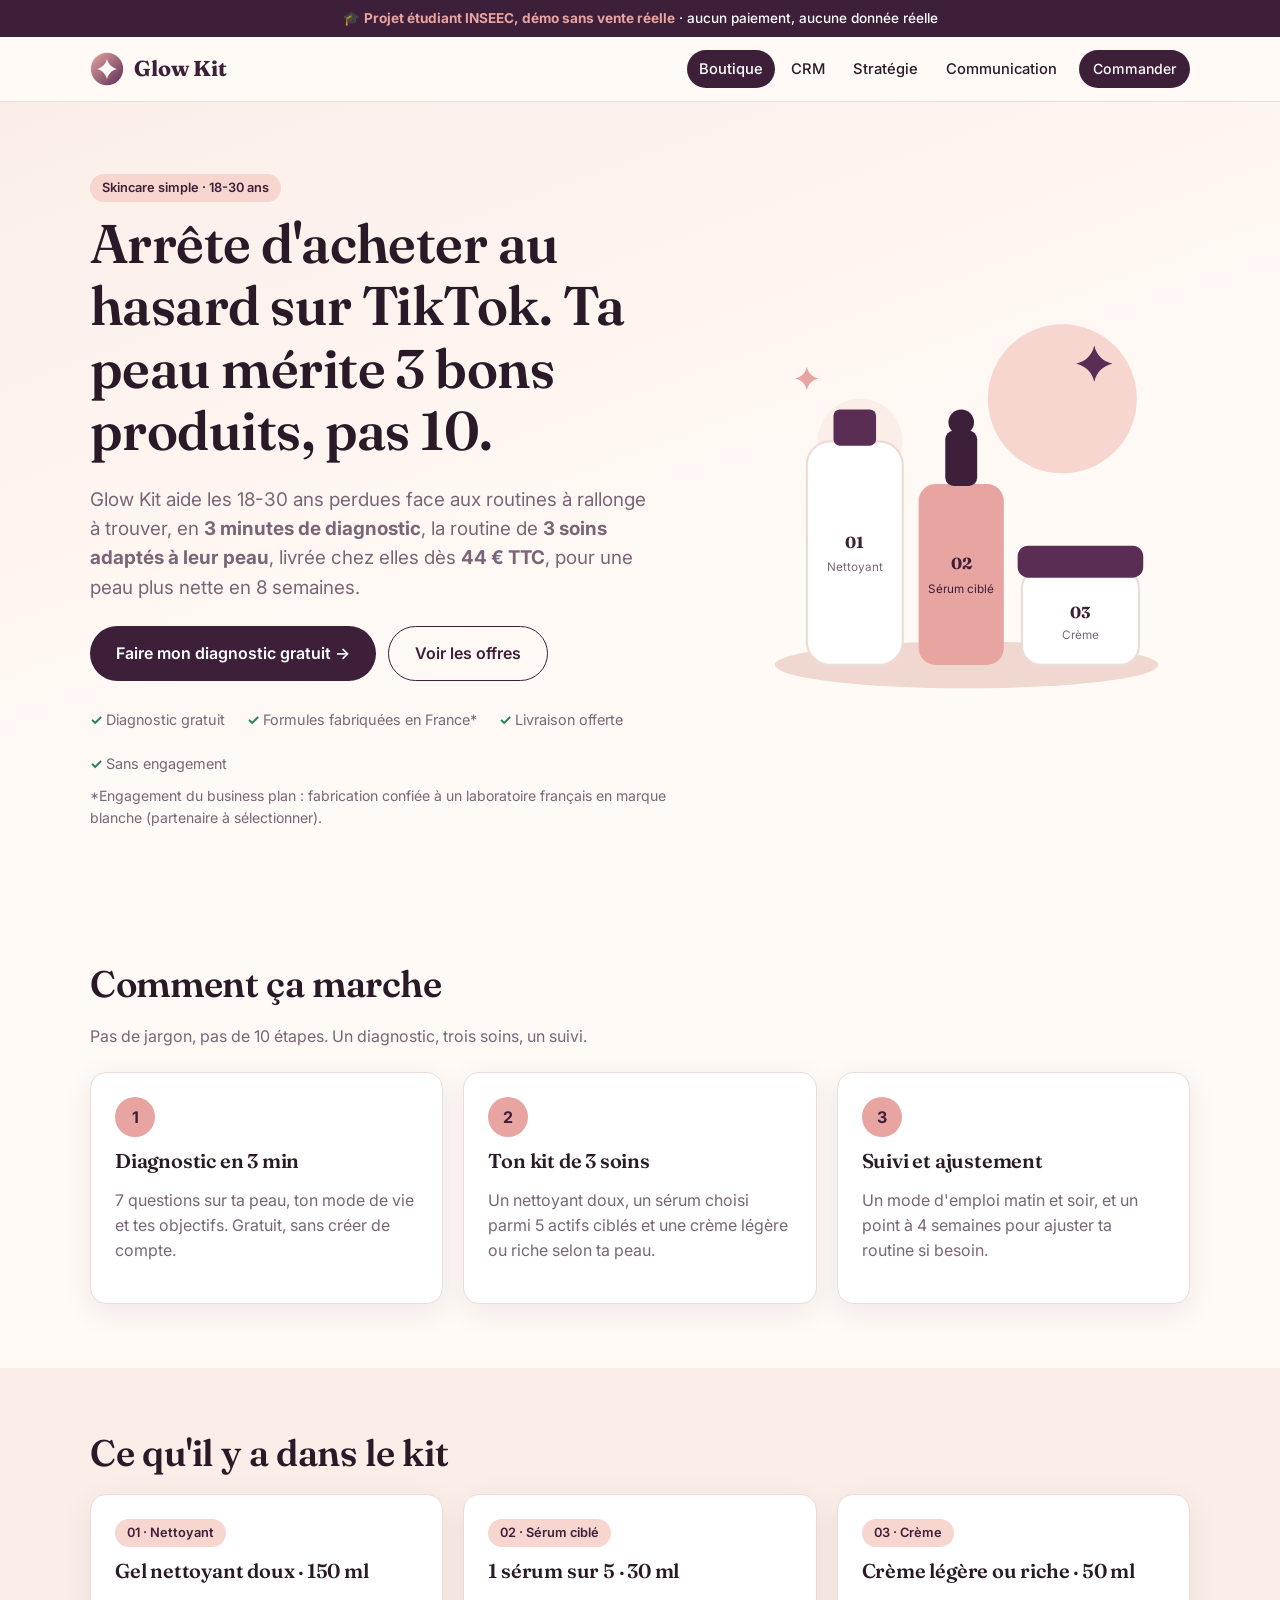
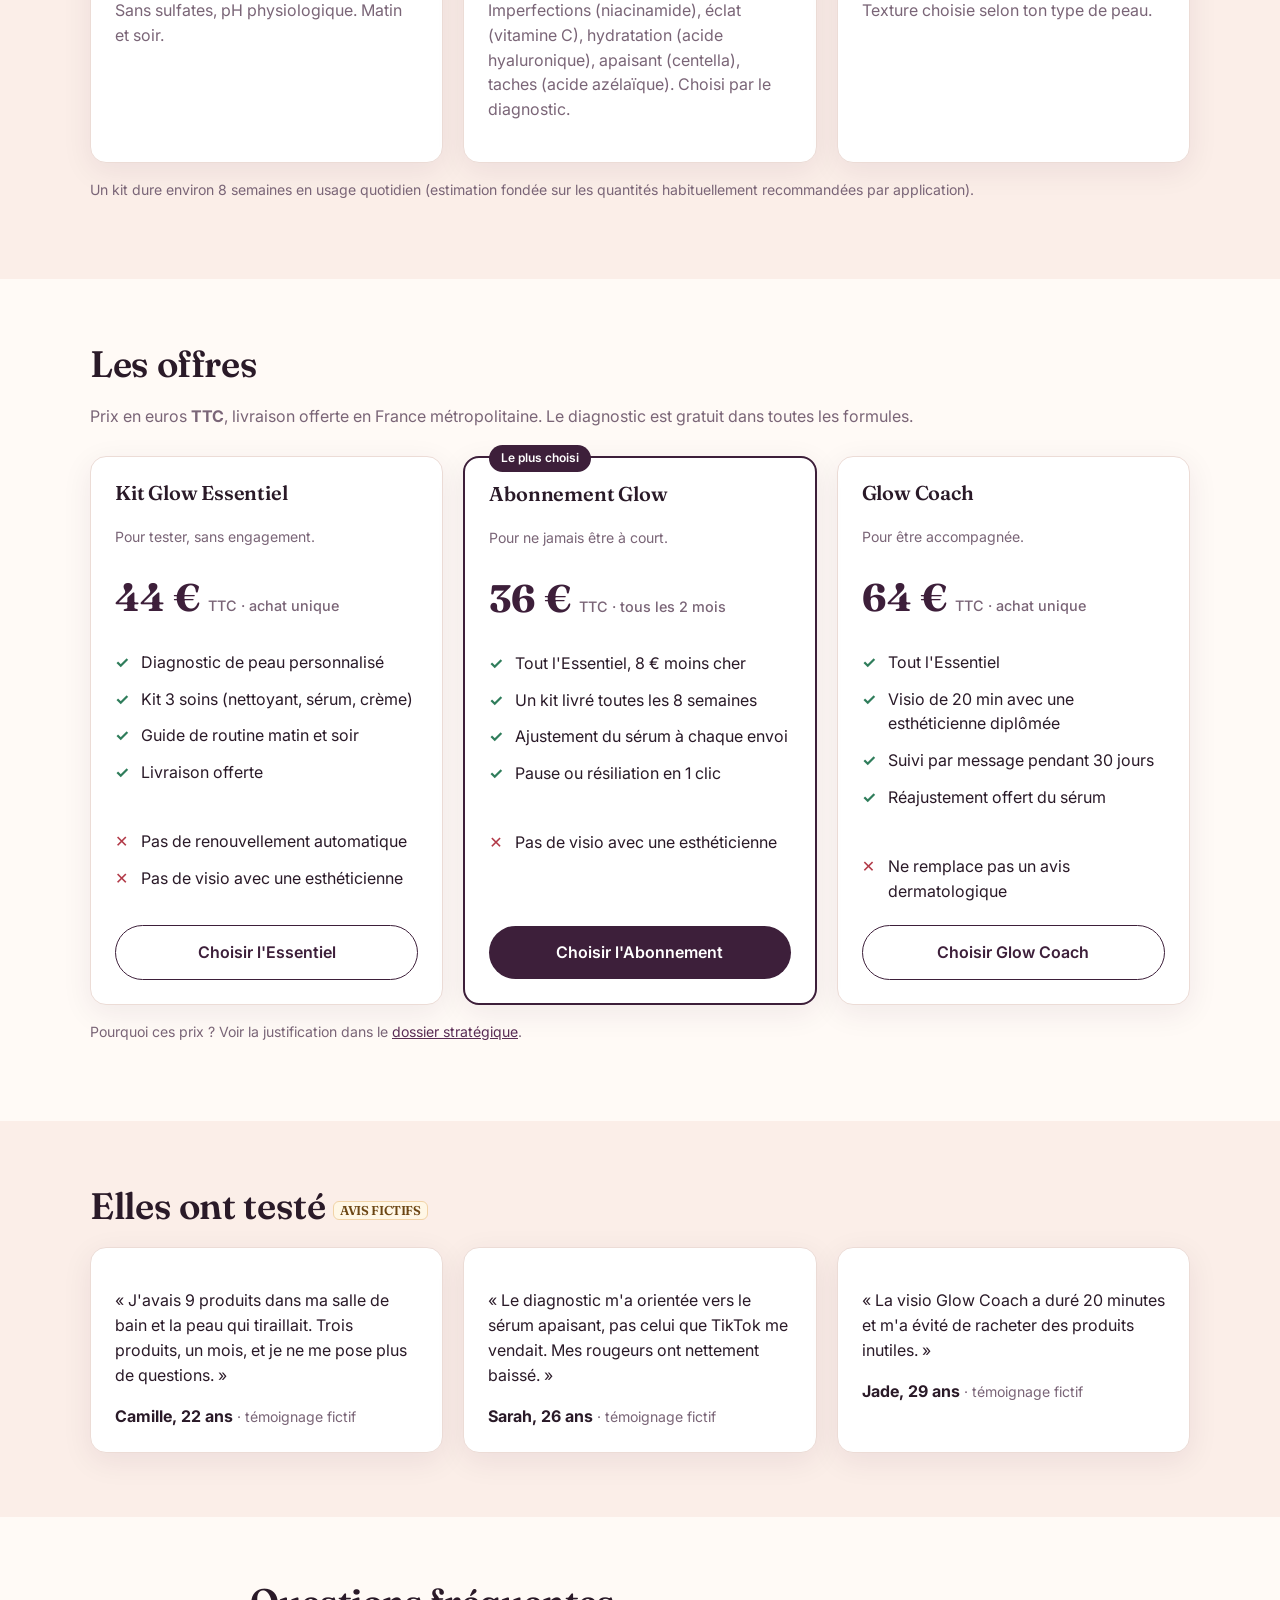
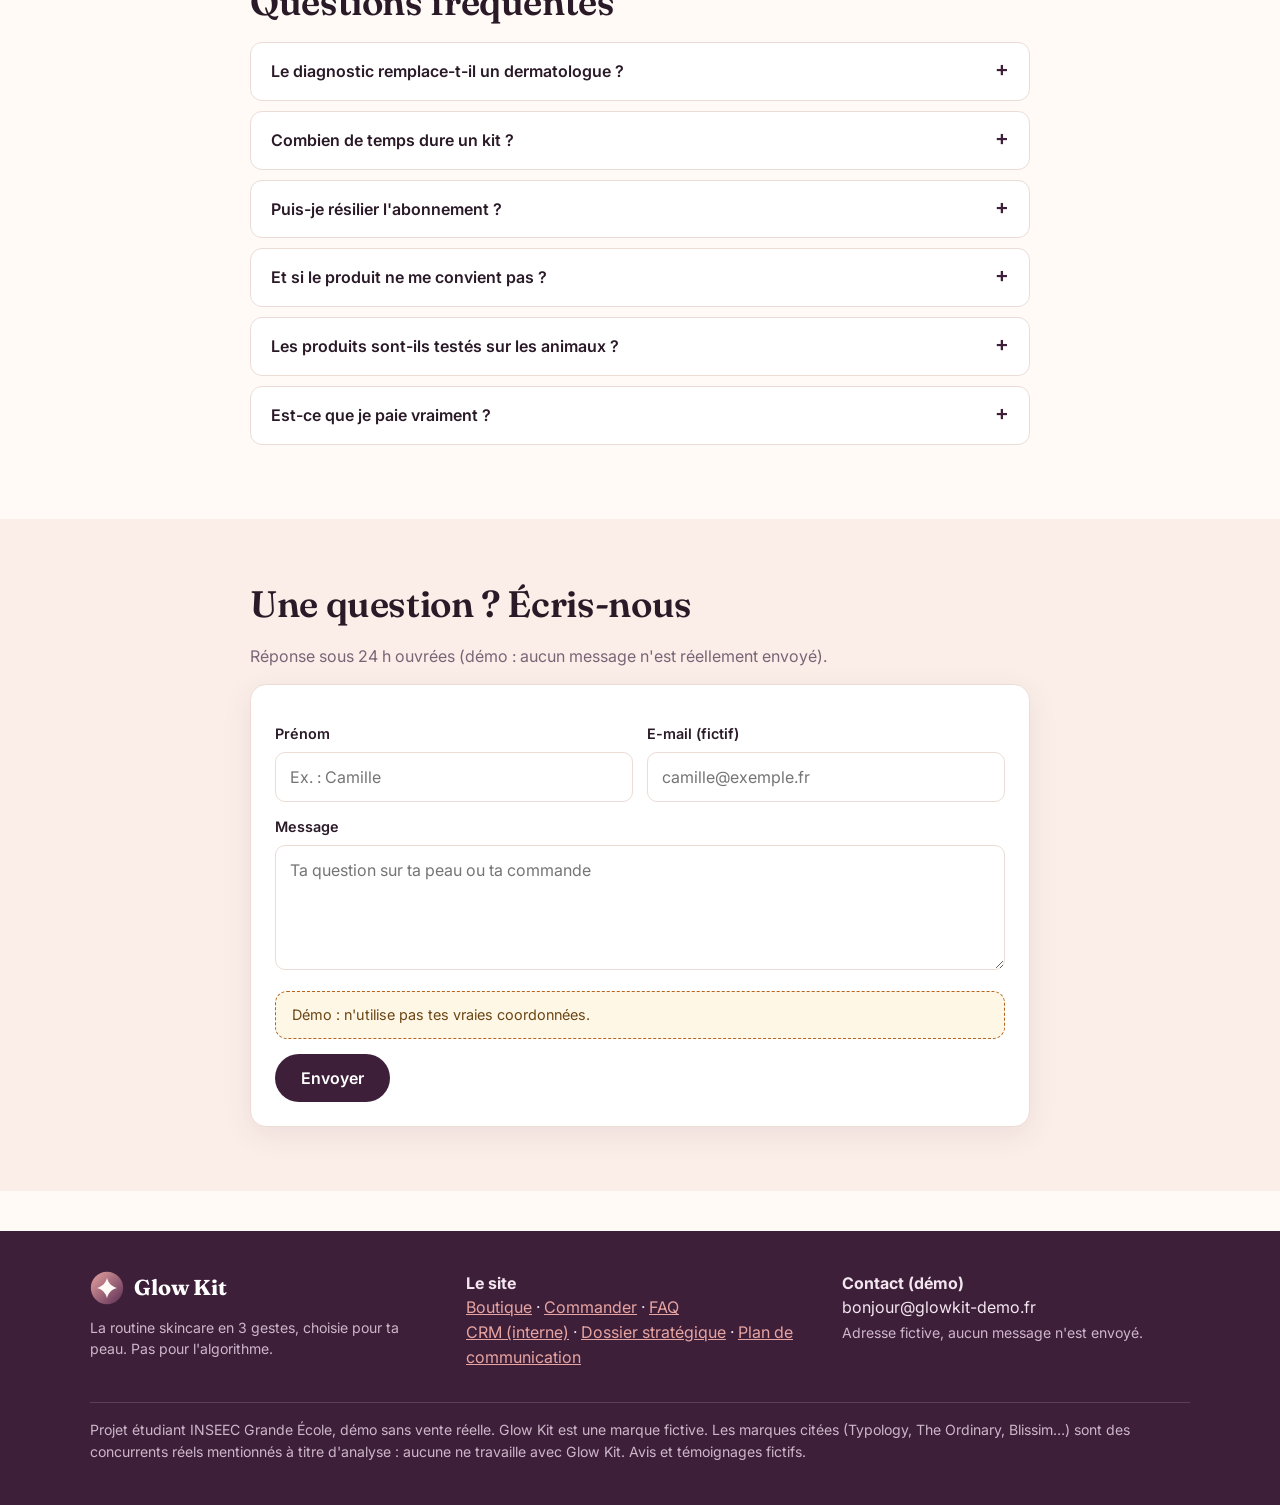
==== index.html @ b3213c53 "Add files via upload" ====
<!doctype html>
<html lang="fr">
<head>
<meta charset="utf-8">
<meta name="viewport" content="width=device-width,initial-scale=1">
<title>Glow Kit · Ta routine skincare en 3 gestes</title>
<meta name="description" content="Glow Kit : un diagnostic de peau de 3 minutes et un kit de 3 soins adaptés, livré chez toi. Projet étudiant INSEEC, démo sans vente réelle.">
<link rel="icon" href="data:image/svg+xml,%3Csvg xmlns='http://www.w3.org/2000/svg' viewBox='0 0 40 40'%3E%3Ccircle cx='20' cy='20' r='19' fill='%235a2d55'/%3E%3Cpath d='M20 8c1.4 6.2 5.8 10.6 12 12-6.2 1.4-10.6 5.8-12 12-1.4-6.2-5.8-10.6-12-12 6.2-1.4 10.6-5.8 12-12z' fill='%23fffaf6'/%3E%3C/svg%3E">
<link rel="preconnect" href="https://fonts.googleapis.com"><link rel="preconnect" href="https://fonts.gstatic.com" crossorigin>
<link href="https://fonts.googleapis.com/css2?family=Fraunces:wght@500;600;700&family=Inter:wght@400;500;600;700&display=swap" rel="stylesheet">
<link rel="stylesheet" href="assets/style.css">
</head>
<body data-page="vente">

<section class="hero">
  <div class="wrap">
    <div>
      <span class="tag">Skincare simple · 18-30 ans</span>
      <h1>Arrête d'acheter au hasard sur TikTok. Ta peau mérite 3 bons produits, pas 10.</h1>
      <p class="lead">Glow Kit aide les 18-30 ans perdues face aux routines à rallonge à trouver, en <b>3 minutes de diagnostic</b>, la routine de <b>3 soins adaptés à leur peau</b>, livrée chez elles dès <b>44 € TTC</b>, pour une peau plus nette en 8 semaines.</p>
      <div class="cta">
        <a href="commande.html" class="btn">Faire mon diagnostic gratuit →</a>
        <a href="#offres" class="btn ghost">Voir les offres</a>
      </div>
      <div class="trust"><span>Diagnostic gratuit</span><span>Formules fabriquées en France*</span><span>Livraison offerte</span><span>Sans engagement</span></div>
      <p class="small muted" style="margin-top:10px">*Engagement du business plan : fabrication confiée à un laboratoire français en marque blanche (partenaire à sélectionner).</p>
    </div>
    <div class="hero-visual">
      <svg viewBox="0 0 420 380" role="img" aria-label="Les trois produits du Glow Kit">
        <ellipse cx="210" cy="340" rx="180" ry="22" fill="#f0d7cf"/>
        <circle cx="300" cy="90" r="70" fill="#f6d6cf"/>
        <circle cx="110" cy="130" r="40" fill="#fbeee8"/>
        <!-- nettoyant -->
        <rect x="60" y="130" width="90" height="210" rx="22" fill="#fff" stroke="#ecdcd6" stroke-width="2"/>
        <rect x="85" y="100" width="40" height="34" rx="6" fill="#5a2d55"/>
        <text x="105" y="230" text-anchor="middle" font-family="Fraunces,serif" font-size="15" font-weight="700" fill="#3d1f3a">01</text>
        <text x="105" y="252" text-anchor="middle" font-family="Inter,sans-serif" font-size="11" fill="#7a6577">Nettoyant</text>
        <!-- sérum -->
        <rect x="165" y="170" width="80" height="170" rx="16" fill="#e8a4a0"/>
        <rect x="190" y="120" width="30" height="52" rx="8" fill="#3d1f3a"/>
        <circle cx="205" cy="112" r="12" fill="#3d1f3a"/>
        <text x="205" y="250" text-anchor="middle" font-family="Fraunces,serif" font-size="15" font-weight="700" fill="#3d1f3a">02</text>
        <text x="205" y="272" text-anchor="middle" font-family="Inter,sans-serif" font-size="11" fill="#3d1f3a">Sérum ciblé</text>
        <!-- crème -->
        <rect x="262" y="250" width="110" height="90" rx="18" fill="#fff" stroke="#ecdcd6" stroke-width="2"/>
        <rect x="258" y="228" width="118" height="30" rx="10" fill="#5a2d55"/>
        <text x="317" y="296" text-anchor="middle" font-family="Fraunces,serif" font-size="15" font-weight="700" fill="#3d1f3a">03</text>
        <text x="317" y="316" text-anchor="middle" font-family="Inter,sans-serif" font-size="11" fill="#7a6577">Crème</text>
        <path d="M330 40c2 9 8 15 17 17-9 2-15 8-17 17-2-9-8-15-17-17 9-2 15-8 17-17z" fill="#5a2d55"/>
        <path d="M60 60c1.3 6 5 9.7 11 11-6 1.3-9.7 5-11 11-1.3-6-5-9.7-11-11 6-1.3 9.7-5 11-11z" fill="#e8a4a0"/>
      </svg>
    </div>
  </div>
</section>

<section>
  <div class="wrap">
    <h2>Comment ça marche</h2>
    <p class="muted" style="max-width:640px">Pas de jargon, pas de 10 étapes. Un diagnostic, trois soins, un suivi.</p>
    <div class="grid g3" style="margin-top:24px">
      <div class="card"><div class="step-n">1</div><h3>Diagnostic en 3 min</h3><p class="muted">7 questions sur ta peau, ton mode de vie et tes objectifs. Gratuit, sans créer de compte.</p></div>
      <div class="card"><div class="step-n">2</div><h3>Ton kit de 3 soins</h3><p class="muted">Un nettoyant doux, un sérum choisi parmi 5 actifs ciblés et une crème légère ou riche selon ta peau.</p></div>
      <div class="card"><div class="step-n">3</div><h3>Suivi et ajustement</h3><p class="muted">Un mode d'emploi matin et soir, et un point à 4 semaines pour ajuster ta routine si besoin.</p></div>
    </div>
  </div>
</section>

<section style="background:var(--peach)">
  <div class="wrap">
    <h2>Ce qu'il y a dans le kit</h2>
    <div class="grid g3" style="margin-top:20px">
      <div class="card"><span class="tag">01 · Nettoyant</span><h3 style="margin-top:12px">Gel nettoyant doux · 150 ml</h3><p class="muted">Sans sulfates, pH physiologique. Matin et soir.</p></div>
      <div class="card"><span class="tag">02 · Sérum ciblé</span><h3 style="margin-top:12px">1 sérum sur 5 · 30 ml</h3><p class="muted">Imperfections (niacinamide), éclat (vitamine C), hydratation (acide hyaluronique), apaisant (centella), taches (acide azélaïque). Choisi par le diagnostic.</p></div>
      <div class="card"><span class="tag">03 · Crème</span><h3 style="margin-top:12px">Crème légère ou riche · 50 ml</h3><p class="muted">Texture choisie selon ton type de peau.</p></div>
    </div>
    <p class="small muted" style="margin-top:16px">Un kit dure environ 8 semaines en usage quotidien (estimation fondée sur les quantités habituellement recommandées par application).</p>
  </div>
</section>

<section id="offres">
  <div class="wrap">
    <h2>Les offres</h2>
    <p class="muted">Prix en euros <b>TTC</b>, livraison offerte en France métropolitaine. Le diagnostic est gratuit dans toutes les formules.</p>
    <div class="grid g3" style="margin-top:28px">
      <div class="card price-card">
        <h3>Kit Glow Essentiel</h3>
        <p class="muted small">Pour tester, sans engagement.</p>
        <p class="price">44 € <small>TTC · achat unique</small></p>
        <ul class="list"><li>Diagnostic de peau personnalisé</li><li>Kit 3 soins (nettoyant, sérum, crème)</li><li>Guide de routine matin et soir</li><li>Livraison offerte</li></ul>
        <ul class="list no"><li>Pas de renouvellement automatique</li><li>Pas de visio avec une esthéticienne</li></ul>
        <a href="commande.html?offre=essentiel" class="btn ghost">Choisir l'Essentiel</a>
      </div>
      <div class="card price-card featured">
        <h3>Abonnement Glow</h3>
        <p class="muted small">Pour ne jamais être à court.</p>
        <p class="price">36 € <small>TTC · tous les 2 mois</small></p>
        <ul class="list"><li>Tout l'Essentiel, 8 € moins cher</li><li>Un kit livré toutes les 8 semaines</li><li>Ajustement du sérum à chaque envoi</li><li>Pause ou résiliation en 1 clic</li></ul>
        <ul class="list no"><li>Pas de visio avec une esthéticienne</li></ul>
        <a href="commande.html?offre=abonnement" class="btn">Choisir l'Abonnement</a>
      </div>
      <div class="card price-card">
        <h3>Glow Coach</h3>
        <p class="muted small">Pour être accompagnée.</p>
        <p class="price">64 € <small>TTC · achat unique</small></p>
        <ul class="list"><li>Tout l'Essentiel</li><li>Visio de 20 min avec une esthéticienne diplômée</li><li>Suivi par message pendant 30 jours</li><li>Réajustement offert du sérum</li></ul>
        <ul class="list no"><li>Ne remplace pas un avis dermatologique</li></ul>
        <a href="commande.html?offre=coach" class="btn ghost">Choisir Glow Coach</a>
      </div>
    </div>
    <p class="small muted" style="margin-top:16px">Pourquoi ces prix ? Voir la justification dans le <a href="strategie.html#prix">dossier stratégique</a>.</p>
  </div>
</section>

<section style="background:var(--peach)">
  <div class="wrap">
    <h2>Elles ont testé <span class="est" style="font-size:.8rem">AVIS FICTIFS</span></h2>
    <div class="grid g3" style="margin-top:20px">
      <div class="card"><p>« J'avais 9 produits dans ma salle de bain et la peau qui tiraillait. Trois produits, un mois, et je ne me pose plus de questions. »</p><b>Camille, 22 ans</b> <span class="small muted">· témoignage fictif</span></div>
      <div class="card"><p>« Le diagnostic m'a orientée vers le sérum apaisant, pas celui que TikTok me vendait. Mes rougeurs ont nettement baissé. »</p><b>Sarah, 26 ans</b> <span class="small muted">· témoignage fictif</span></div>
      <div class="card"><p>« La visio Glow Coach a duré 20 minutes et m'a évité de racheter des produits inutiles. »</p><b>Jade, 29 ans</b> <span class="small muted">· témoignage fictif</span></div>
    </div>
  </div>
</section>

<section id="faq">
  <div class="wrap" style="max-width:820px">
    <h2>Questions fréquentes</h2>
    <details><summary>Le diagnostic remplace-t-il un dermatologue ?</summary><p>Non. Glow Kit s'adresse aux peaux sans pathologie. En cas d'acné sévère, d'eczéma ou de rosacée, le diagnostic te recommande de consulter un dermatologue.</p></details>
    <details><summary>Combien de temps dure un kit ?</summary><p>Environ 8 semaines en usage matin et soir. C'est pour cela que l'abonnement est livré toutes les 8 semaines.</p></details>
    <details><summary>Puis-je résilier l'abonnement ?</summary><p>Oui, à tout moment et sans frais, depuis ton espace ou par mail. Tu peux aussi mettre ton abonnement en pause.</p></details>
    <details><summary>Et si le produit ne me convient pas ?</summary><p>Nous remplaçons gratuitement le sérum une fois si ta peau ne le tolère pas dans les 30 jours.</p></details>
    <details><summary>Les produits sont-ils testés sur les animaux ?</summary><p>Non. L'expérimentation animale est interdite pour les cosmétiques vendus dans l'Union européenne.</p></details>
    <details><summary>Est-ce que je paie vraiment ?</summary><p>Non : ce site est un projet étudiant INSEEC. Le paiement est simulé et aucune carte n'est débitée. N'entre aucune donnée réelle.</p></details>
  </div>
</section>

<section style="background:var(--peach)" id="contact">
  <div class="wrap" style="max-width:820px">
    <h2>Une question ? Écris-nous</h2>
    <p class="muted">Réponse sous 24 h ouvrées (démo : aucun message n'est réellement envoyé).</p>
    <form id="contactForm" class="card">
      <div class="row"><div><label for="cName">Prénom</label><input id="cName" required placeholder="Ex. : Camille"></div>
      <div><label for="cMail">E-mail (fictif)</label><input id="cMail" type="email" required placeholder="camille@exemple.fr"></div></div>
      <label for="cMsg">Message</label><textarea id="cMsg" rows="4" required placeholder="Ta question sur ta peau ou ta commande"></textarea>
      <p class="notice" style="margin-top:14px">Démo : n'utilise pas tes vraies coordonnées.</p>
      <button class="btn" type="submit">Envoyer</button>
      <p id="contactOk" class="hidden" style="color:var(--ok);font-weight:600;margin-top:12px">Merci ! Ton message (fictif) a bien été pris en compte et transmis au CRM.</p>
    </form>
  </div>
</section>

<script src="assets/common.js"></script>
<script>
document.getElementById("contactForm").addEventListener("submit", e => {
  e.preventDefault();
  GK.saveOrder({ id: "L" + Date.now(), type: "lead", name: document.getElementById("cName").value, email: document.getElementById("cMail").value, message: document.getElementById("cMsg").value, date: new Date().toISOString() });
  document.getElementById("contactOk").classList.remove("hidden");
  e.target.reset();
});
</script>
</body>
</html>
---- assets/style.css ----
:root{
  --plum:#3d1f3a; --plum-2:#5a2d55; --rose:#e8a4a0; --rose-2:#f6d6cf; --peach:#fbeee8;
  --cream:#fffaf6; --ink:#2a1a28; --muted:#7a6577; --line:#ecdcd6; --ok:#2f7d5b; --warn:#b5651d; --bad:#b23a48;
  --radius:16px; --shadow:0 8px 30px rgba(61,31,58,.08);
}
*{box-sizing:border-box}
html{scroll-behavior:smooth}
body{margin:0;font-family:"Inter",system-ui,-apple-system,sans-serif;color:var(--ink);background:var(--cream);line-height:1.55;font-size:16px}
h1,h2,h3,.serif{font-family:"Fraunces",Georgia,serif;font-weight:600;letter-spacing:-.01em;line-height:1.15}
h1{font-size:clamp(2rem,5vw,3.4rem);margin:.2em 0 .4em}
h2{font-size:clamp(1.6rem,3.5vw,2.3rem);margin:0 0 .5em}
h3{font-size:1.25rem;margin:0 0 .4em}
a{color:var(--plum-2)}
img,svg{max-width:100%}
.wrap{max-width:1140px;margin:0 auto;padding:0 20px}
section{padding:64px 0}
.muted{color:var(--muted)}
.small{font-size:.88rem}
.tag{display:inline-block;background:var(--rose-2);color:var(--plum);padding:4px 12px;border-radius:999px;font-size:.8rem;font-weight:600}

/* demo banner */
.demo-banner{background:var(--plum);color:#fff;text-align:center;font-size:.85rem;padding:8px 12px;font-weight:500;position:relative;z-index:60}
section[id],div[id]{scroll-margin-top:80px}
.demo-banner strong{color:var(--rose)}

/* header */
.site-header{background:rgba(255,250,246,.95);backdrop-filter:blur(8px);border-bottom:1px solid var(--line);position:sticky;top:0;z-index:50}
.site-header .wrap{display:flex;align-items:center;justify-content:space-between;height:64px;gap:16px}
.logo{display:flex;align-items:center;gap:10px;text-decoration:none;color:var(--plum);font-family:"Fraunces",serif;font-weight:700;font-size:1.35rem}
.logo svg{width:34px;height:34px}
.nav{display:flex;gap:4px;align-items:center}
.nav a{text-decoration:none;color:var(--ink);padding:8px 12px;border-radius:999px;font-size:.92rem;font-weight:500}
.nav a:hover{background:var(--peach)}
.nav a.active{background:var(--plum);color:#fff}
.nav-toggle{display:none;background:none;border:1px solid var(--line);border-radius:10px;padding:8px 12px;font-size:1rem;cursor:pointer;color:var(--plum)}
@media (max-width:820px){
  .nav-toggle{display:block}
  .nav{display:none;position:absolute;top:64px;left:0;right:0;background:var(--cream);flex-direction:column;align-items:stretch;padding:12px 20px 20px;border-bottom:1px solid var(--line)}
  .nav.open{display:flex}
  .nav a{padding:12px 14px}
}

/* buttons */
.btn{display:inline-flex;align-items:center;justify-content:center;gap:8px;background:var(--plum);color:#fff;border:none;border-radius:999px;padding:14px 26px;font-weight:600;font-size:1rem;text-decoration:none;cursor:pointer;font-family:inherit;transition:transform .15s, background .15s}
.btn:hover{background:var(--plum-2);transform:translateY(-1px)}
.btn.ghost{background:transparent;color:var(--plum);border:1.5px solid var(--plum)}
.btn.ghost:hover{background:var(--peach)}
.btn.sm{padding:8px 14px;font-size:.88rem}
.btn.rose{background:var(--rose);color:var(--plum)}
.btn[disabled]{opacity:.5;cursor:not-allowed}

/* cards / grids */
.grid{display:grid;gap:20px}
.grid > *{min-width:0}
.card table td{word-break:break-word}
.g2{grid-template-columns:repeat(2,1fr)} .g3{grid-template-columns:repeat(3,1fr)} .g4{grid-template-columns:repeat(4,1fr)}
@media (max-width:900px){.g3,.g4{grid-template-columns:repeat(2,1fr)}}
@media (max-width:620px){.g2,.g3,.g4{grid-template-columns:1fr}}
.card{background:#fff;border:1px solid var(--line);border-radius:var(--radius);padding:24px;box-shadow:var(--shadow)}
.card.soft{background:var(--peach);box-shadow:none;border-color:transparent}

/* hero */
.hero{background:linear-gradient(160deg,var(--peach) 0%,var(--cream) 60%);padding:72px 0 56px}
.hero .wrap{display:grid;grid-template-columns:1.15fr .85fr;gap:48px;align-items:center}
.hero p.lead{font-size:1.18rem;color:var(--muted);max-width:560px}
.hero .cta{display:flex;gap:12px;flex-wrap:wrap;margin-top:24px}
.hero-visual{position:relative}
@media (max-width:820px){.hero .wrap{grid-template-columns:1fr}.hero{padding:48px 0}}
.trust{display:flex;gap:22px;flex-wrap:wrap;margin-top:28px;font-size:.9rem;color:var(--muted)}
.trust span::before{content:"✓ ";color:var(--ok);font-weight:700}

/* steps */
.step-n{width:40px;height:40px;border-radius:50%;background:var(--rose);color:var(--plum);display:grid;place-items:center;font-weight:700;margin-bottom:12px}

/* pricing */
.price-card{display:flex;flex-direction:column}
.price-card.featured{border:2px solid var(--plum);position:relative}
.price-card.featured::before{content:"Le plus choisi";position:absolute;top:-13px;left:24px;background:var(--plum);color:#fff;font-size:.75rem;padding:4px 12px;border-radius:999px;font-weight:600}
.price{font-family:"Fraunces",serif;font-size:2.4rem;font-weight:700;color:var(--plum);margin:6px 0 0}
.price small{font-size:.9rem;font-family:Inter,sans-serif;font-weight:500;color:var(--muted)}
.list{list-style:none;padding:0;margin:16px 0}
.list li{padding:6px 0 6px 26px;position:relative}
.list li::before{content:"✓";position:absolute;left:0;color:var(--ok);font-weight:700}
.list.no li::before{content:"✕";color:var(--bad)}
.price-card .btn{margin-top:auto}

/* faq */
details{background:#fff;border:1px solid var(--line);border-radius:12px;padding:16px 20px;margin-bottom:10px}
summary{cursor:pointer;font-weight:600;list-style:none}
summary::after{content:"+";float:right;font-size:1.3rem;color:var(--plum);line-height:1}
details[open] summary::after{content:"–"}
details p{margin:.6em 0 0;color:var(--muted)}

/* forms */
label{display:block;font-weight:600;font-size:.9rem;margin:14px 0 6px}
input,select,textarea{width:100%;padding:12px 14px;border:1.5px solid var(--line);border-radius:10px;font:inherit;background:#fff;color:var(--ink)}
input:focus,select:focus,textarea:focus{outline:none;border-color:var(--plum-2)}
.row{display:grid;grid-template-columns:1fr 1fr;gap:14px}
@media (max-width:620px){.row{grid-template-columns:1fr}}
.choice{display:grid;gap:10px}
.choice label{display:flex;gap:12px;align-items:flex-start;border:1.5px solid var(--line);border-radius:12px;padding:14px;margin:0;font-weight:500;cursor:pointer;background:#fff}
.choice input{width:auto;margin-top:4px;accent-color:var(--plum)}
.choice label:has(input:checked){border-color:var(--plum);background:var(--peach)}
.notice{background:#fff7e6;border:1px dashed var(--warn);border-radius:12px;padding:12px 16px;font-size:.9rem;color:#6b4513}

/* tables */
.table-wrap{overflow-x:auto;border-radius:12px;border:1px solid var(--line);background:#fff}
table{width:100%;border-collapse:collapse;font-size:.93rem}
th,td{padding:12px 14px;text-align:left;border-bottom:1px solid var(--line);vertical-align:top}
th{background:var(--peach);color:var(--plum);font-weight:700;white-space:nowrap}
tr:last-child td{border-bottom:none}
tr.us td{background:#fbf3f7;font-weight:500}

/* footer */
footer{background:var(--plum);color:#f3e6ef;padding:40px 0 28px;margin-top:40px}
footer a{color:var(--rose)}
footer .grid{gap:28px}
footer .small{color:#cdb6c8}

/* page head */
.page-head{background:var(--peach);padding:48px 0 36px}
.page-head p{max-width:720px;color:var(--muted);font-size:1.08rem}
.toc{display:flex;gap:8px;flex-wrap:wrap;margin-top:18px}
.toc a{background:#fff;border:1px solid var(--line);border-radius:999px;padding:6px 14px;text-decoration:none;font-size:.88rem;color:var(--plum)}

.src{font-size:.82rem;color:var(--muted)}
.src a{color:var(--plum-2)}
.kpi{font-family:"Fraunces",serif;font-size:2rem;font-weight:700;color:var(--plum);line-height:1.1}
.est{display:inline-block;background:#fff7e6;color:#6b4513;border:1px solid #f1d3a6;border-radius:6px;font-size:.72rem;padding:1px 6px;font-weight:600;vertical-align:middle}
.calc{background:#fff;border-left:4px solid var(--rose);padding:12px 16px;border-radius:0 10px 10px 0;font-size:.92rem;margin:10px 0}

/* posts */
.post{display:flex;flex-direction:column;padding:0;overflow:hidden}
.post .visual{aspect-ratio:1/1;display:flex;flex-direction:column;justify-content:space-between;padding:22px;color:#fff;position:relative;overflow:hidden}
.post .visual.story{aspect-ratio:9/12}
.post .visual.wide{aspect-ratio:1.91/1}
.post .visual .vt{font-family:"Fraunces",serif;font-size:1.45rem;font-weight:700;line-height:1.15;position:relative;z-index:2}
.post .visual .vs{font-size:.85rem;opacity:.9;position:relative;z-index:2}
.post .visual .vlogo{display:flex;gap:6px;align-items:center;font-family:"Fraunces",serif;font-weight:700;position:relative;z-index:2;font-size:.95rem}
.post .visual .blob{position:absolute;border-radius:50%;filter:blur(2px);opacity:.55}
.post .body{padding:18px 20px 22px}
.post .meta{display:flex;gap:6px;flex-wrap:wrap;margin-bottom:10px}
.post .meta span{font-size:.75rem;background:var(--peach);color:var(--plum);padding:3px 9px;border-radius:999px;font-weight:600}
.post .txt{white-space:pre-line;font-size:.9rem;background:var(--cream);border-radius:10px;padding:12px;border:1px solid var(--line)}
.net-ig{background:linear-gradient(135deg,#f58529,#dd2a7b 50%,#8134af)}
.net-tt{background:#111}
.net-li{background:#0a66c2}
.cal{display:grid;grid-template-columns:110px repeat(7,1fr);gap:4px;font-size:.8rem;min-width:780px}
.cal div{background:#fff;border:1px solid var(--line);border-radius:6px;padding:6px;min-height:52px}
.cal .h{background:var(--plum);color:#fff;font-weight:600;min-height:auto;text-align:center}
.cal .w{background:var(--peach);font-weight:700;color:var(--plum)}
.chip{display:block;border-radius:4px;padding:2px 5px;margin-bottom:3px;color:#fff;font-size:.72rem;font-weight:600}
.chip.ig{background:#c13584}.chip.tt{background:#111}.chip.li{background:#0a66c2}.chip.ot{background:var(--warn)}

/* CRM */
.crm-body{background:#f7f2f5}
.crm-shell{display:grid;grid-template-columns:220px 1fr;min-height:calc(100vh - 100px)}
.crm-side{background:var(--plum);color:#fff;padding:20px 14px}
.crm-side button{display:block;width:100%;text-align:left;background:none;border:none;color:#e9d7e4;padding:11px 14px;border-radius:10px;font:inherit;cursor:pointer;margin-bottom:4px}
.crm-side button.active,.crm-side button:hover{background:rgba(255,255,255,.12);color:#fff}
.crm-main{padding:24px;min-width:0}
@media (max-width:820px){.crm-shell{grid-template-columns:1fr}.crm-side{display:flex;overflow-x:auto;gap:6px;padding:10px}.crm-side button{width:auto;white-space:nowrap;margin:0}.crm-side .side-title{display:none}}
.kpis{display:grid;grid-template-columns:repeat(4,1fr);gap:14px;margin-bottom:20px}
@media (max-width:900px){.kpis{grid-template-columns:repeat(2,1fr)}}
.kpis .card{padding:18px}
.kpis .lbl{font-size:.8rem;color:var(--muted);font-weight:600;text-transform:uppercase;letter-spacing:.04em}
.pipeline{display:grid;grid-template-columns:repeat(5,minmax(200px,1fr));gap:12px;overflow-x:auto;padding-bottom:10px}
.col{background:#efe5ea;border-radius:12px;padding:10px;min-height:200px}
.col h4{margin:4px 6px 10px;font-size:.85rem;display:flex;justify-content:space-between}
.col.drop{outline:2px dashed var(--plum-2)}
.deal{background:#fff;border-radius:10px;padding:10px 12px;margin-bottom:8px;box-shadow:0 1px 3px rgba(0,0,0,.06);cursor:grab;font-size:.86rem}
.deal .n{font-weight:600}
.deal .actions{display:flex;gap:4px;margin-top:8px}
.deal .actions button{flex:1;font-size:.72rem;padding:4px;border:1px solid var(--line);background:var(--cream);border-radius:6px;cursor:pointer}
.badge{display:inline-block;font-size:.72rem;padding:2px 8px;border-radius:999px;font-weight:600}
.st-nouveau{background:#e7eefc;color:#2b4c9b}.st-contacte{background:#fff1d6;color:#8a5a00}.st-proposition{background:#f1e4fb;color:#6b2c91}.st-gagne{background:#dcf3e6;color:#1f6a46}.st-perdu{background:#fbe0e3;color:#9b2335}
.toolbar{display:flex;gap:10px;flex-wrap:wrap;margin-bottom:14px}
.toolbar input,.toolbar select{width:auto;flex:1;min-width:160px}
.modal-bg{position:fixed;inset:0;background:rgba(42,26,40,.5);display:none;align-items:flex-start;justify-content:center;z-index:100;overflow-y:auto;padding:40px 16px}
.modal-bg.open{display:flex}
.modal{background:#fff;border-radius:18px;max-width:640px;width:100%;padding:28px;position:relative}
.modal .x{position:absolute;top:14px;right:16px;background:none;border:none;font-size:1.5rem;cursor:pointer;color:var(--muted)}
.timeline{border-left:2px solid var(--line);padding-left:16px;margin:10px 0}
.timeline div{margin-bottom:10px;font-size:.9rem}
.timeline b{color:var(--plum)}
.bar{height:10px;border-radius:6px;background:var(--rose-2);overflow:hidden}
.bar i{display:block;height:100%;background:var(--plum)}
.login{max-width:420px;margin:60px auto}
.hidden{display:none!important}
tr.click{cursor:pointer}
tr.click:hover td{background:var(--cream)}
tr.new td:first-child::after{content:" NOUVEAU";font-size:.65rem;background:var(--rose);color:var(--plum);border-radius:4px;padding:1px 4px;margin-left:6px;font-weight:700}
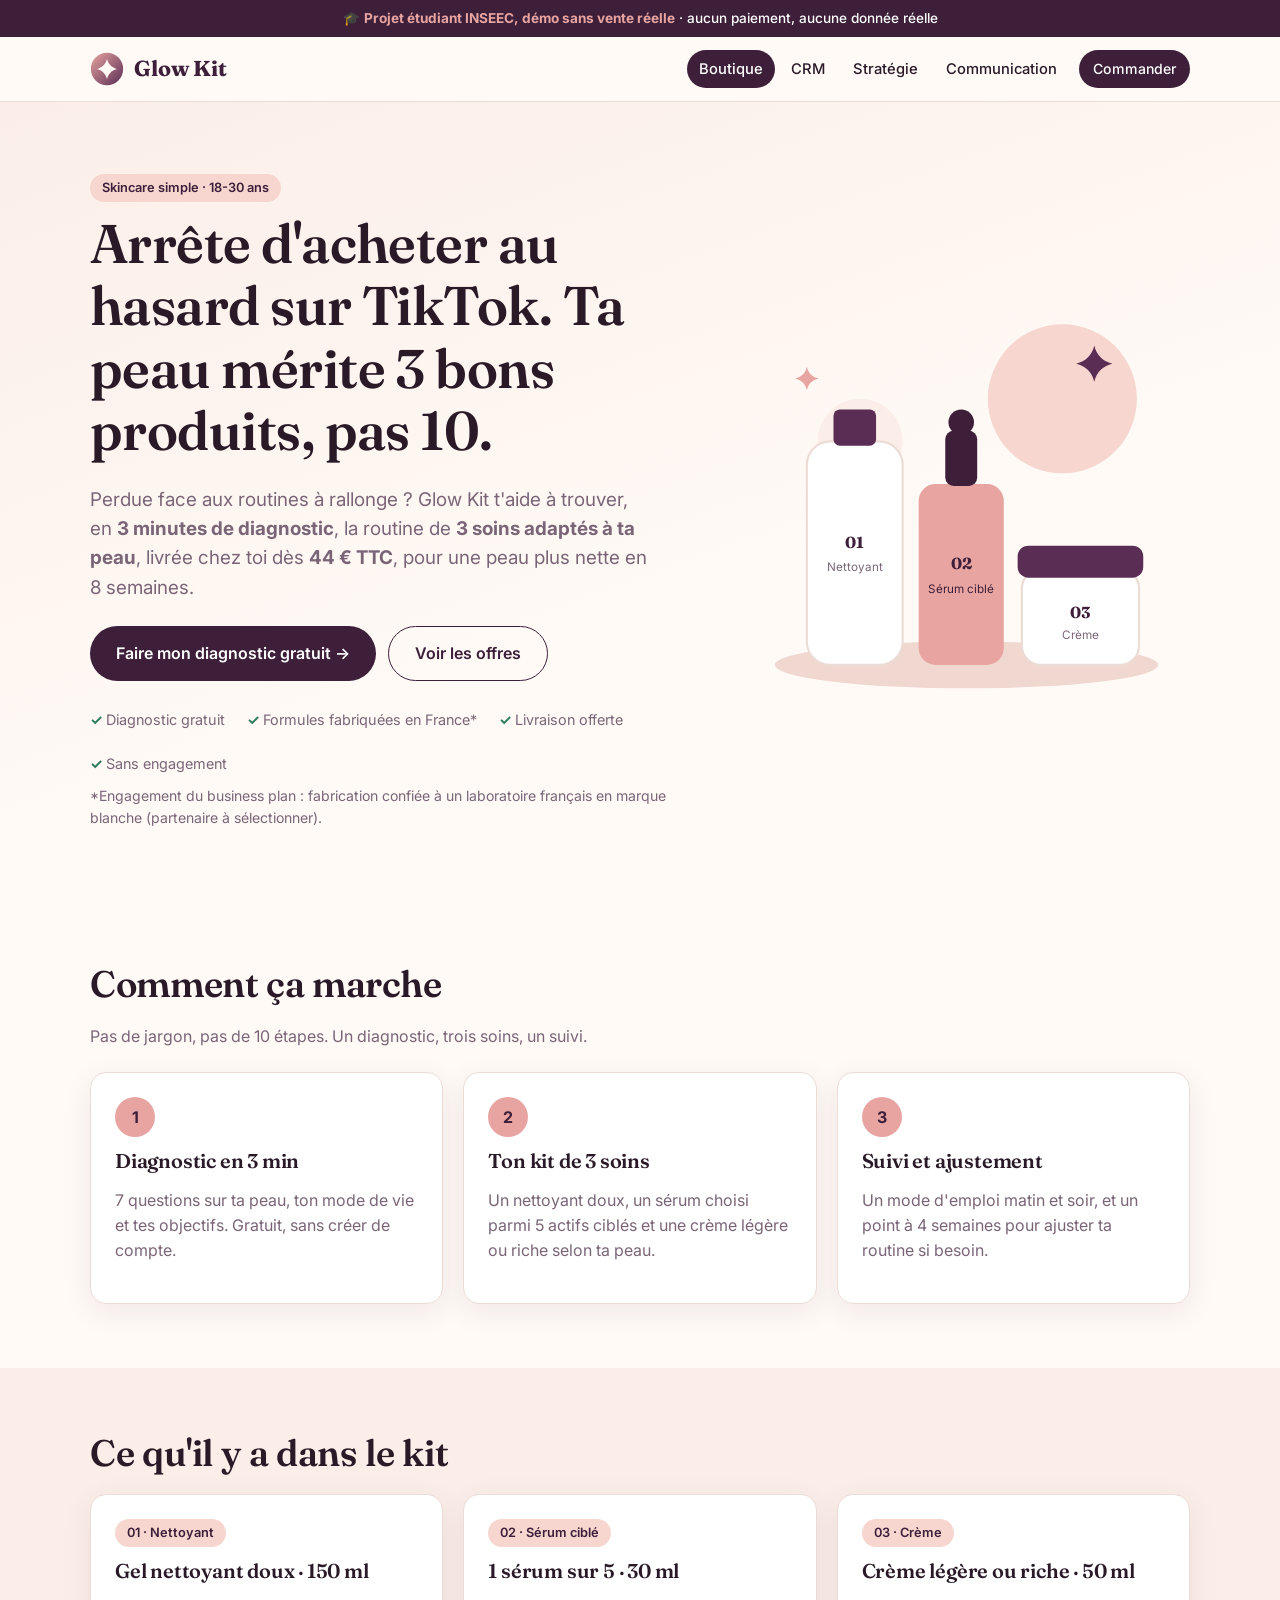
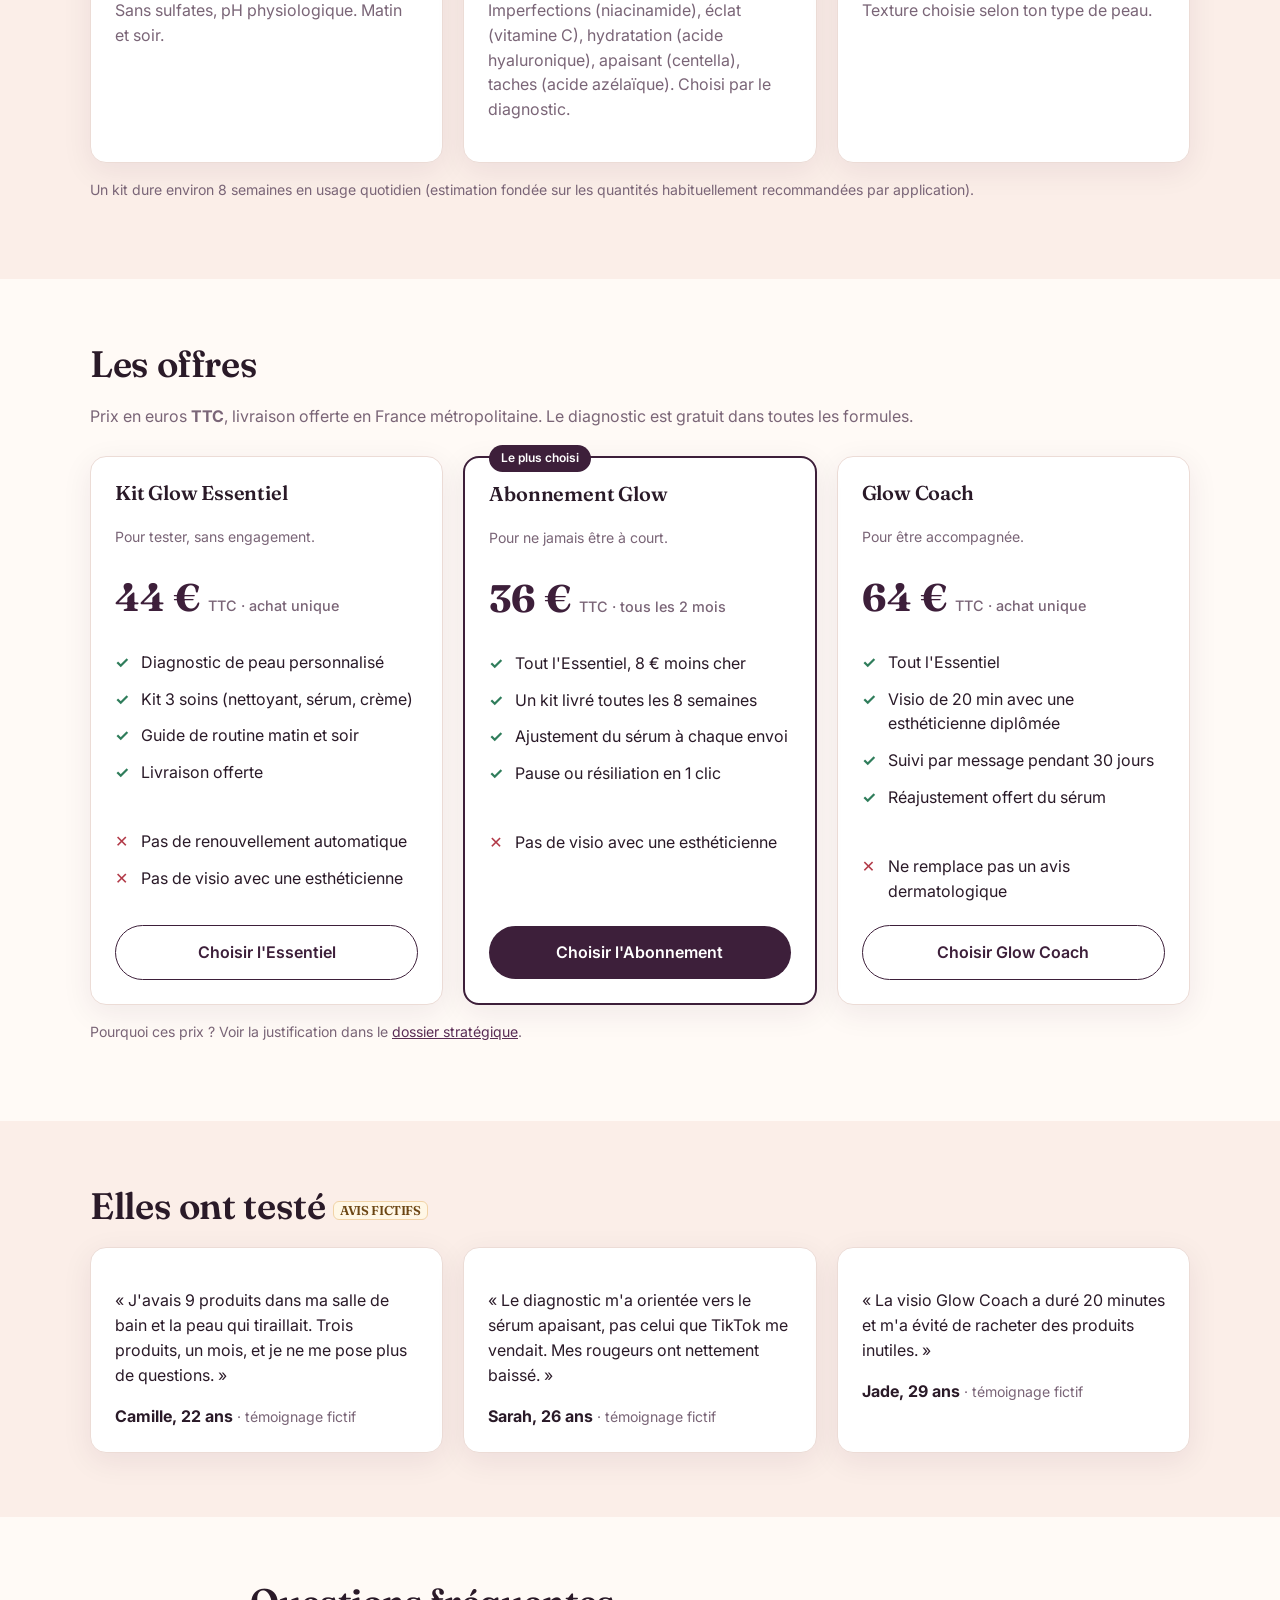
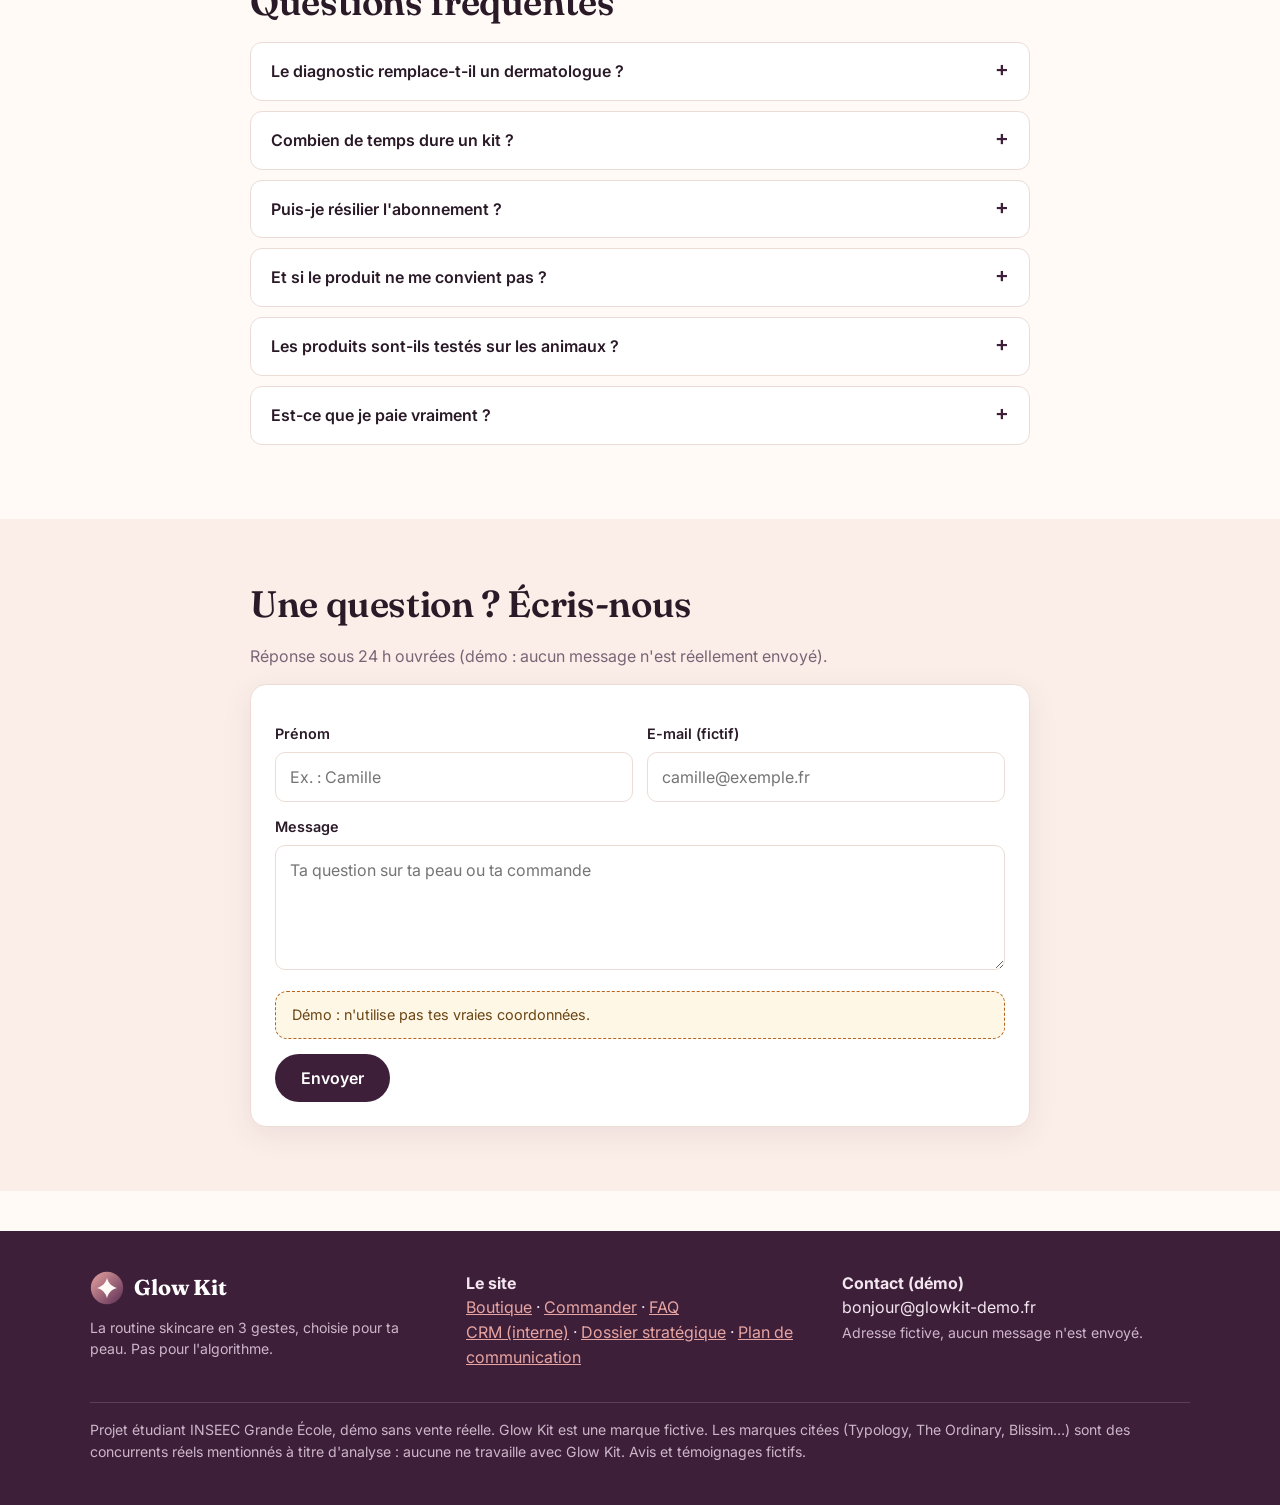
==== commit d0024aa9: "Add files via upload" ====
--- a/index.html
+++ b/index.html
@@ -17,7 +17,7 @@
     <div>
       <span class="tag">Skincare simple · 18-30 ans</span>
       <h1>Arrête d'acheter au hasard sur TikTok. Ta peau mérite 3 bons produits, pas 10.</h1>
-      <p class="lead">Glow Kit aide les 18-30 ans perdues face aux routines à rallonge à trouver, en <b>3 minutes de diagnostic</b>, la routine de <b>3 soins adaptés à leur peau</b>, livrée chez elles dès <b>44 € TTC</b>, pour une peau plus nette en 8 semaines.</p>
+      <p class="lead">Perdue face aux routines à rallonge ? Glow Kit t'aide à trouver, en <b>3 minutes de diagnostic</b>, la routine de <b>3 soins adaptés à ta peau</b>, livrée chez toi dès <b>44 € TTC</b>, pour une peau plus nette en 8 semaines.</p>
       <div class="cta">
         <a href="commande.html" class="btn">Faire mon diagnostic gratuit →</a>
         <a href="#offres" class="btn ghost">Voir les offres</a>
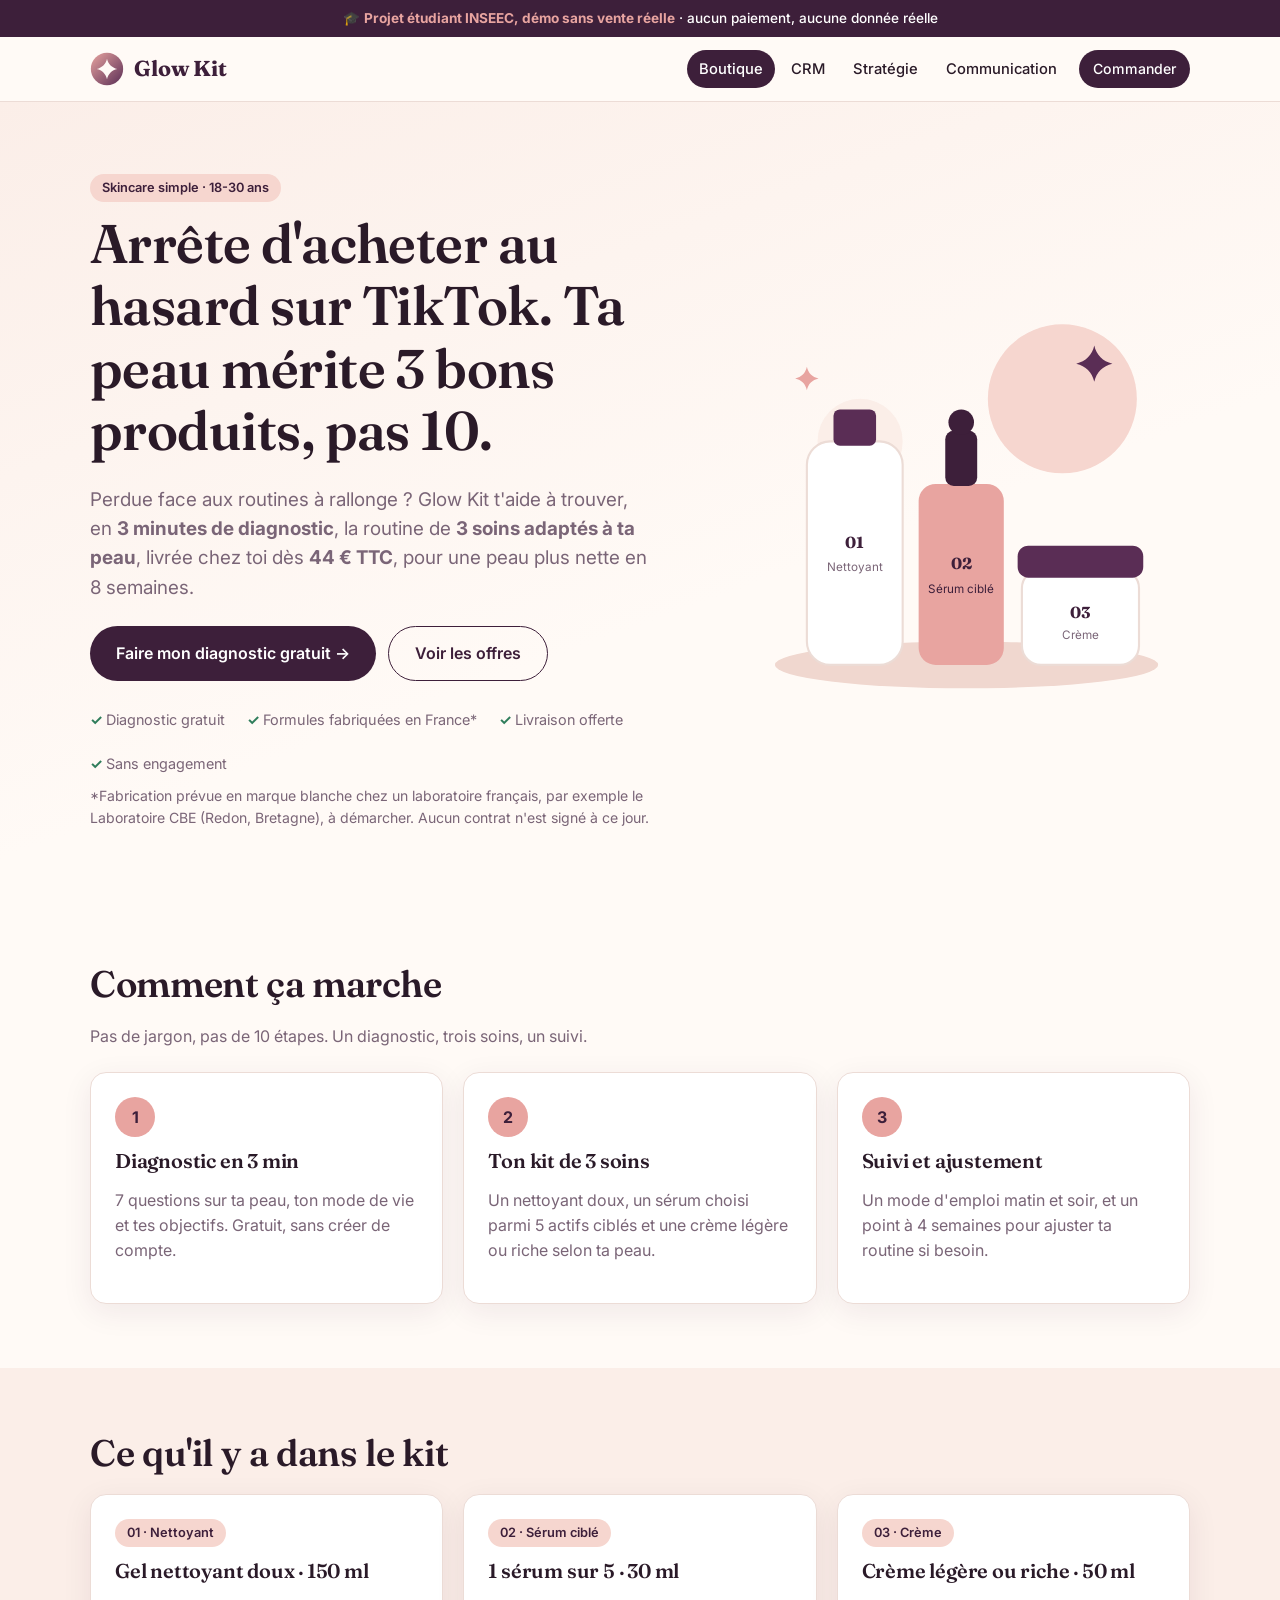
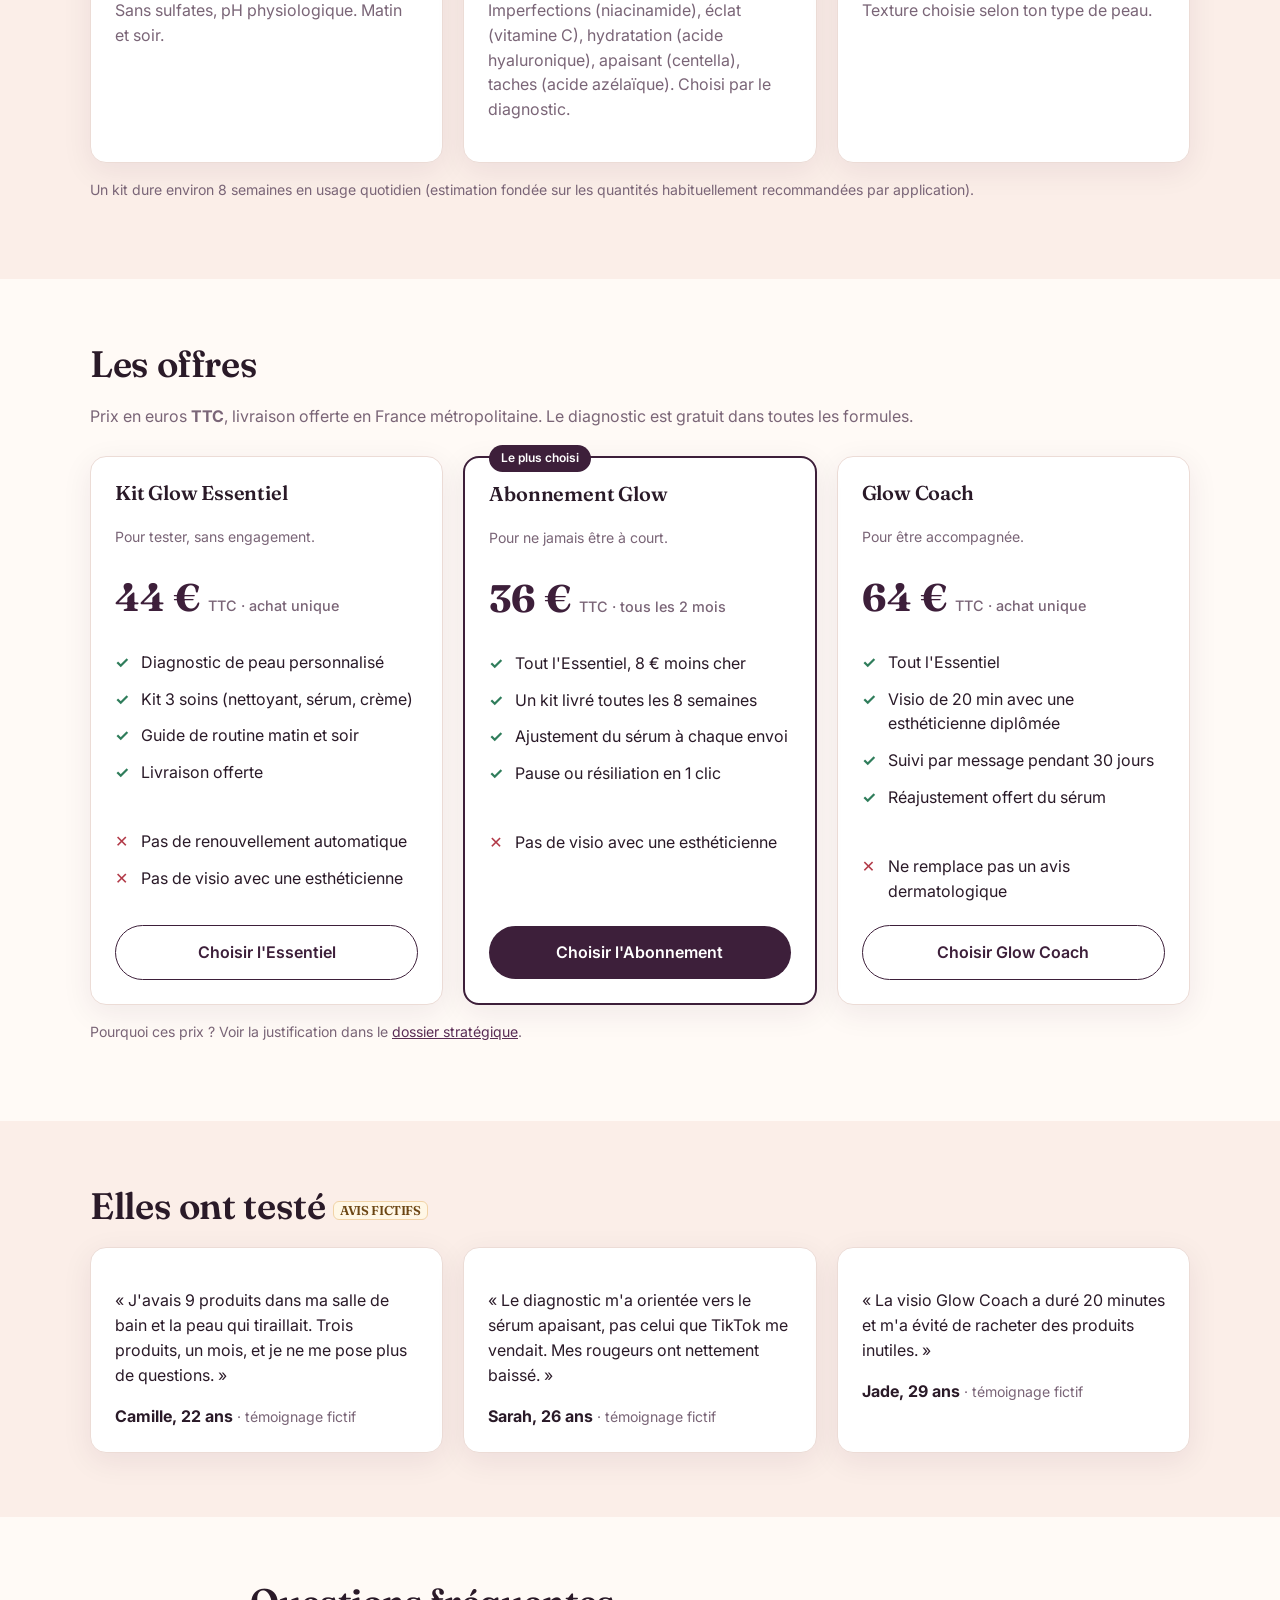
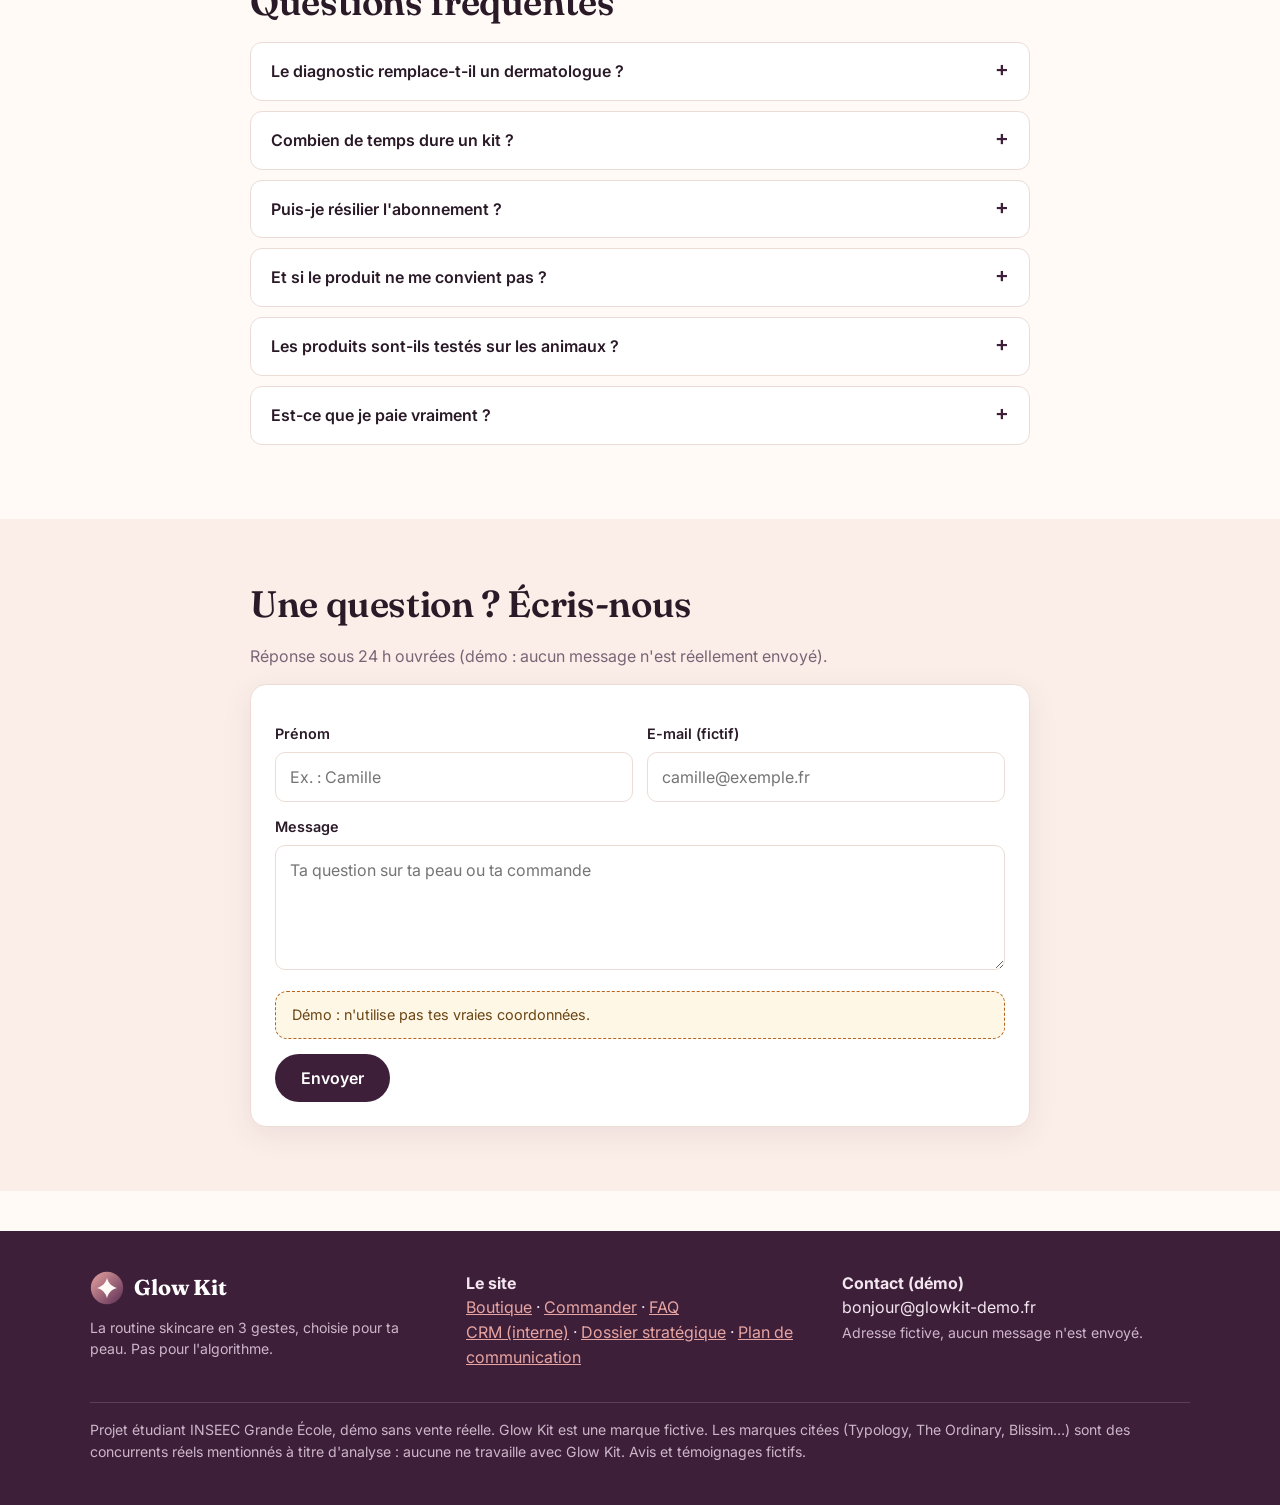
==== commit b1159e86: "Add files via upload" ====
--- a/index.html
+++ b/index.html
@@ -23,7 +23,7 @@
         <a href="#offres" class="btn ghost">Voir les offres</a>
       </div>
       <div class="trust"><span>Diagnostic gratuit</span><span>Formules fabriquées en France*</span><span>Livraison offerte</span><span>Sans engagement</span></div>
-      <p class="small muted" style="margin-top:10px">*Engagement du business plan : fabrication confiée à un laboratoire français en marque blanche (partenaire à sélectionner).</p>
+      <p class="small muted" style="margin-top:10px">*Fabrication prévue en marque blanche chez un laboratoire français, par exemple le Laboratoire CBE (Redon, Bretagne), à démarcher. Aucun contrat n'est signé à ce jour.</p>
     </div>
     <div class="hero-visual">
       <svg viewBox="0 0 420 380" role="img" aria-label="Les trois produits du Glow Kit">
